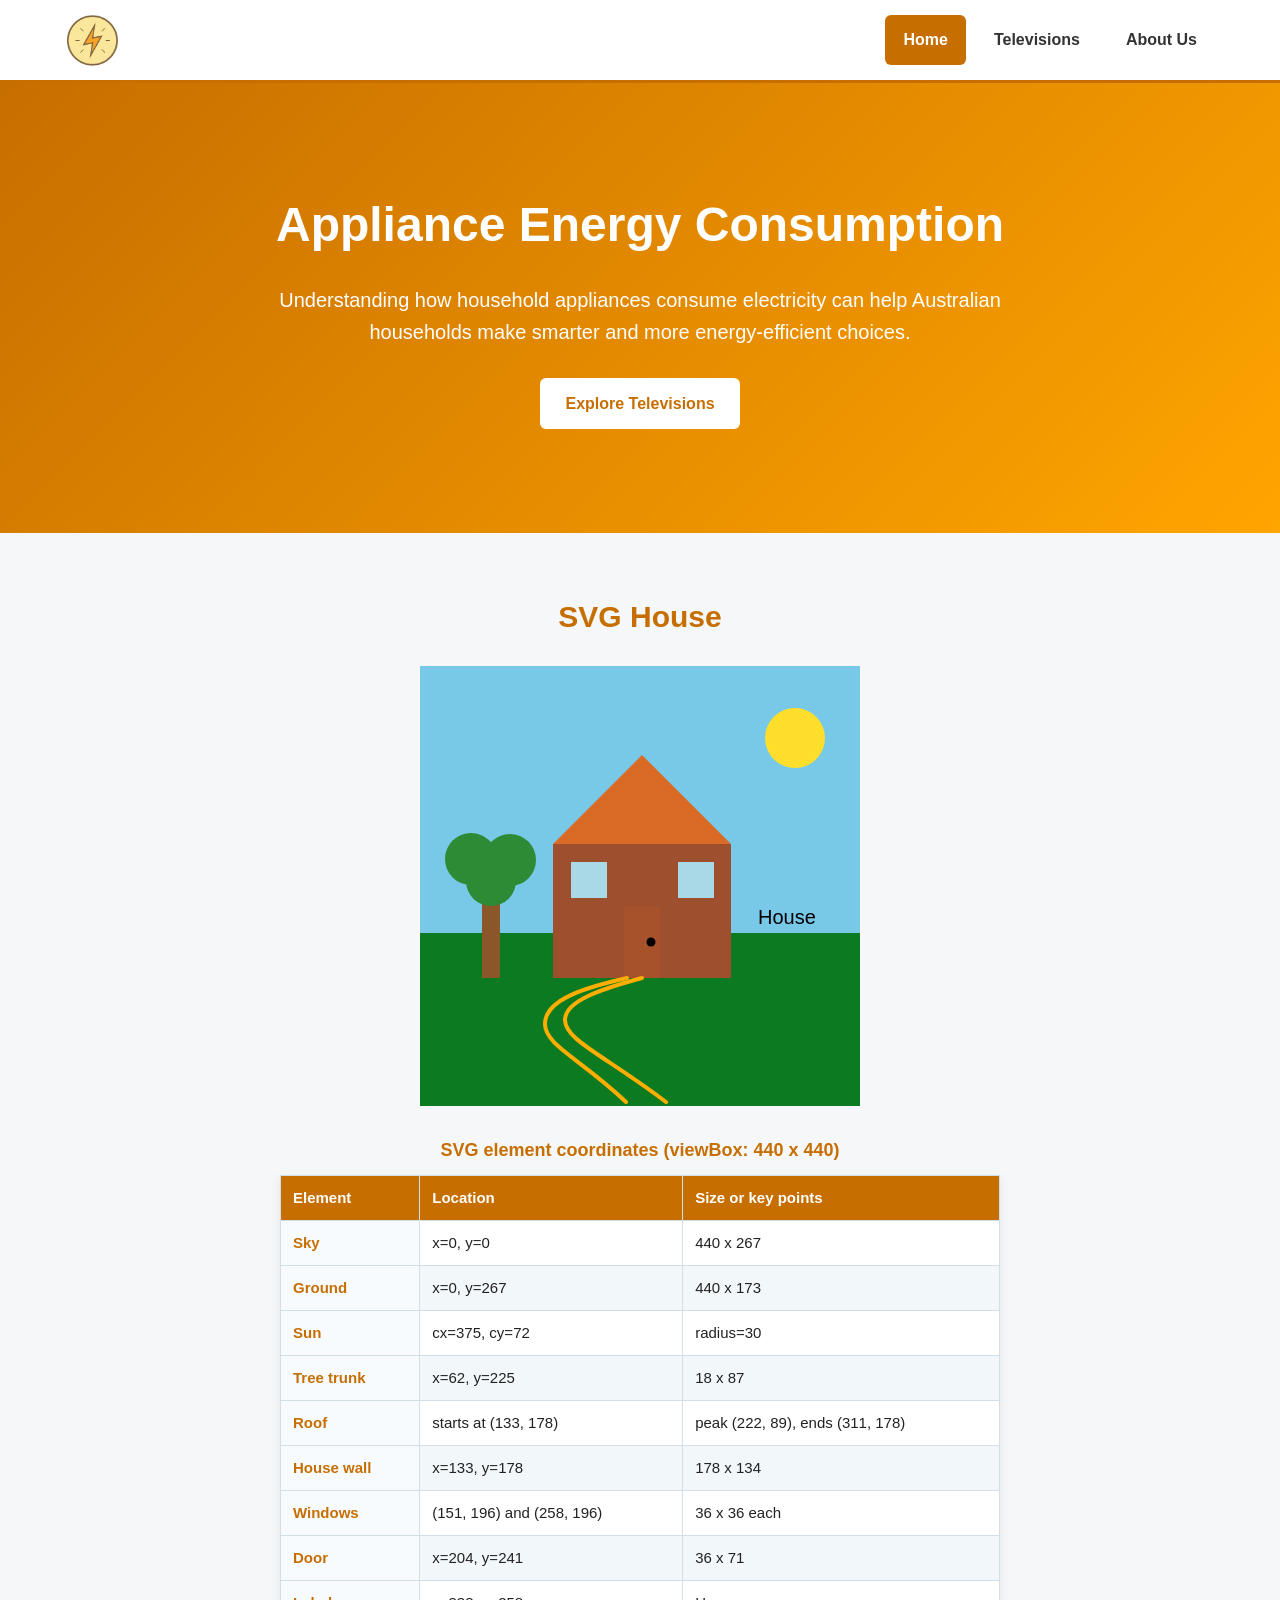
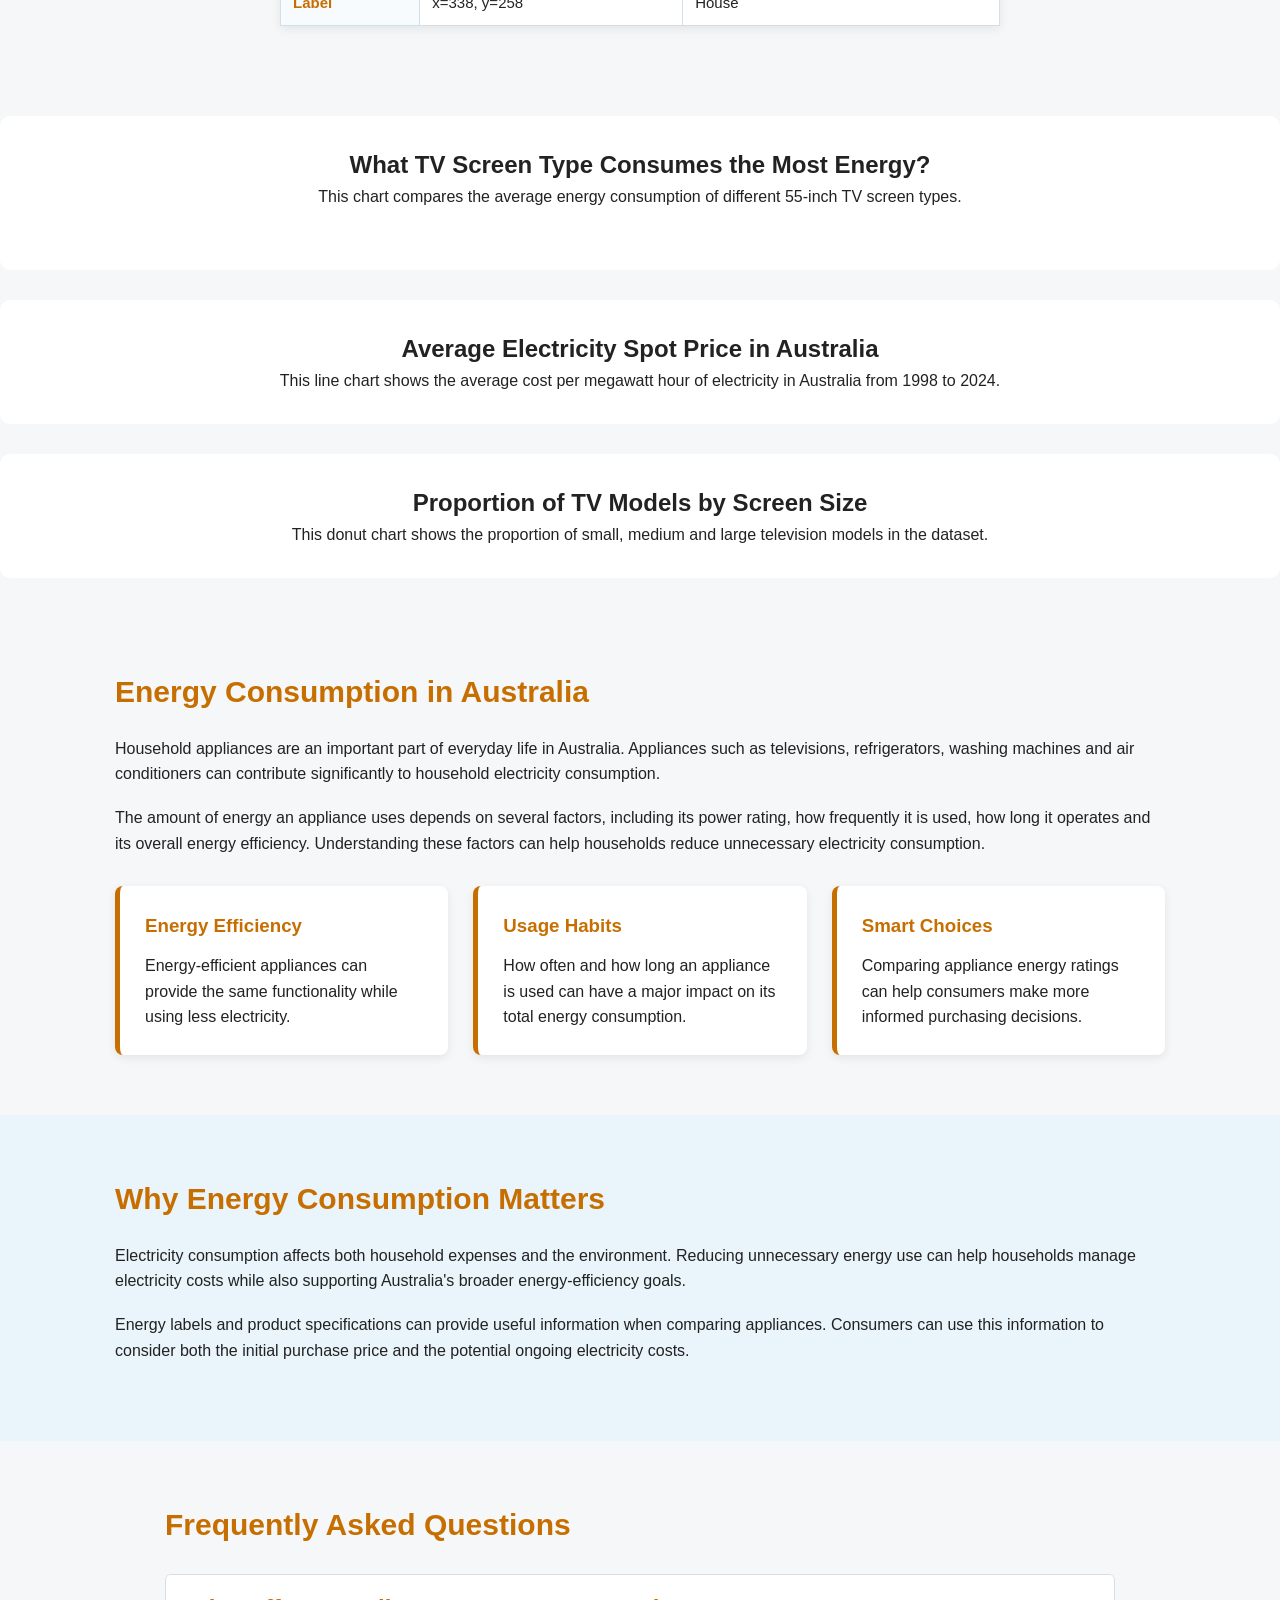
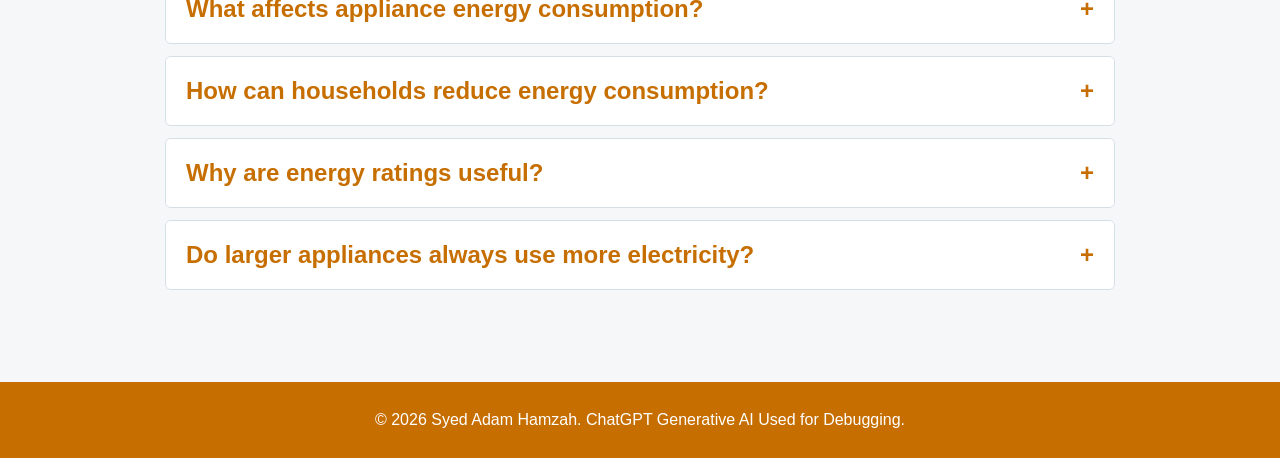
==== Exercise 5/index.html @ 3ed05aef "Exercise 4 and 5 Fixes" ====
<!DOCTYPE html>
<html lang="en">

<head>
    <meta charset="UTF-8">
    <meta name="viewport" content="width=device-width, initial-scale=1.0">

    <title>Appliance Energy Consumption - Home</title>

    <link rel="stylesheet" href="CSS/style.css">

    <script src="https://d3js.org/d3.v7.min.js"></script>
</head>

<body>

    <header>
        <nav class="navbar">
            <a href="index.html" class="logo-link">
                <img src="Images/PowerIcon.png" alt="Power Logo" class="logo">
            </a>

            <ul class="nav-links">
                <li>
                    <a href="index.html" class="active">Home</a>
                </li>

                <li>
                    <a href="televisions.html">Televisions</a>
                </li>

                <li>
                    <a href="about.html">About Us</a>
                </li>
            </ul>
        </nav>
    </header>

    <main>

        <section class="hero">
            <div class="hero-content">

                <h1>Appliance Energy Consumption</h1>

                <p>
                    Understanding how household appliances consume electricity
                    can help Australian households make smarter and more
                    energy-efficient choices.
                </p>

                <a href="televisions.html" class="button">
                    Explore Televisions
                </a>

            </div>
        </section>


        <section class="svg-section" aria-labelledby="house-title">

            <h2 id="house-title">SVG House</h2>

            <svg
                class="house-svg"
                viewBox="0 0 440 440"
                role="img"
                aria-labelledby="house-svg-title house-svg-description"
            >

                <title id="house-svg-title">
                    A simple house drawn with SVG
                </title>

                <desc id="house-svg-description">
                    A brown house with an orange roof, blue windows, a tree,
                    a yellow sun and a curved path.
                </desc>

                <rect
                    class="sky"
                    x="0"
                    y="0"
                    width="440"
                    height="267"
                />

                <rect
                    class="ground"
                    x="0"
                    y="267"
                    width="440"
                    height="173"
                />

                <circle
                    class="sun"
                    cx="375"
                    cy="72"
                    r="30"
                />

                <rect
                    class="tree-trunk"
                    x="62"
                    y="225"
                    width="18"
                    height="87"
                />

                <circle
                    class="tree-leaves tree-leaves-left"
                    cx="52"
                    cy="194"
                    r="26"
                />

                <circle
                    class="tree-leaves"
                    cx="90"
                    cy="194"
                    r="26"
                />

                <circle
                    class="tree-leaves tree-leaves-center"
                    cx="71"
                    cy="214"
                    r="25"
                />

                <path
                    class="roof"
                    d="M133 178 222 89l89 89Z"
                />

                <rect
                    class="house-wall"
                    x="133"
                    y="178"
                    width="178"
                    height="134"
                />

                <rect
                    class="window-frame"
                    x="151"
                    y="196"
                    width="36"
                    height="36"
                />

                <rect
                    class="window-frame"
                    x="258"
                    y="196"
                    width="36"
                    height="36"
                />

                <rect
                    class="door"
                    x="204"
                    y="241"
                    width="36"
                    height="71"
                />

                <circle
                    class="door-knob"
                    cx="231"
                    cy="276"
                    r="4.5"
                />

                <path
                    class="path"
                    d="M207 312C167 321 126 333 125 357c-1 22 35 35 81 79"
                />

                <path
                    class="path"
                    d="M222 312C181 323 145 335 145 354c0 20 39 35 101 82"
                />

                <text
                    class="house-label"
                    x="338"
                    y="258"
                >
                    House
                </text>

            </svg>


            <table class="coordinate-table">

                <caption>
                    SVG element coordinates (viewBox: 440 x 440)
                </caption>

                <thead>
                    <tr>
                        <th scope="col">Element</th>
                        <th scope="col">Location</th>
                        <th scope="col">Size or key points</th>
                    </tr>
                </thead>

                <tbody>

                    <tr>
                        <th scope="row">Sky</th>
                        <td>x=0, y=0</td>
                        <td>440 x 267</td>
                    </tr>

                    <tr>
                        <th scope="row">Ground</th>
                        <td>x=0, y=267</td>
                        <td>440 x 173</td>
                    </tr>

                    <tr>
                        <th scope="row">Sun</th>
                        <td>cx=375, cy=72</td>
                        <td>radius=30</td>
                    </tr>

                    <tr>
                        <th scope="row">Tree trunk</th>
                        <td>x=62, y=225</td>
                        <td>18 x 87</td>
                    </tr>

                    <tr>
                        <th scope="row">Roof</th>
                        <td>starts at (133, 178)</td>
                        <td>peak (222, 89), ends (311, 178)</td>
                    </tr>

                    <tr>
                        <th scope="row">House wall</th>
                        <td>x=133, y=178</td>
                        <td>178 x 134</td>
                    </tr>

                    <tr>
                        <th scope="row">Windows</th>
                        <td>(151, 196) and (258, 196)</td>
                        <td>36 x 36 each</td>
                    </tr>

                    <tr>
                        <th scope="row">Door</th>
                        <td>x=204, y=241</td>
                        <td>36 x 71</td>
                    </tr>

                    <tr>
                        <th scope="row">Label</th>
                        <td>x=338, y=258</td>
                        <td>House</td>
                    </tr>

                </tbody>

            </table>

        </section>


        <section
            class="chart-section"
            aria-labelledby="bar-chart-title"
        >

            <h2 id="bar-chart-title">
                What TV Screen Type Consumes the Most Energy?
            </h2>

            <p>
                This chart compares the average energy consumption of
                different 55-inch TV screen types.
            </p>

            <div
                id="bar-chart"
                class="responsive-svg-container"
                aria-label="Bar chart showing average energy consumption of different TV screen types"
            ></div>

        </section>

        <section class="chart-section" aria-labelledby="line-chart-title">
            <h2 id="line-chart-title">
                Average Electricity Spot Price in Australia
            </h2>

            <p>
                This line chart shows the average cost per megawatt
                hour of electricity in Australia from 1998 to 2024.
            </p>

            <div id="line-chart" class="responsive-svg-container"></div>
        </section>

        <section class="chart-section" aria-labelledby="donut-chart-title">
            <h2 id="donut-chart-title">
                Proportion of TV Models by Screen Size
            </h2>

            <p>
                This donut chart shows the proportion of small, medium
                and large television models in the dataset.
            </p>

            <div
                id="donut-chart"
                class="responsive-svg-container"
                role="img"
                aria-label="Donut chart showing the proportion of small, medium and large TV models">
            </div>
        </section>


        <section class="content-section">

            <h2>Energy Consumption in Australia</h2>

            <p>
                Household appliances are an important part of everyday life in
                Australia. Appliances such as televisions, refrigerators,
                washing machines and air conditioners can contribute
                significantly to household electricity consumption.
            </p>

            <p>
                The amount of energy an appliance uses depends on several
                factors, including its power rating, how frequently it is used,
                how long it operates and its overall energy efficiency.
                Understanding these factors can help households reduce
                unnecessary electricity consumption.
            </p>


            <div class="info-cards">

                <div class="info-card">

                    <h3>Energy Efficiency</h3>

                    <p>
                        Energy-efficient appliances can provide the same
                        functionality while using less electricity.
                    </p>

                </div>


                <div class="info-card">

                    <h3>Usage Habits</h3>

                    <p>
                        How often and how long an appliance is used can have a
                        major impact on its total energy consumption.
                    </p>

                </div>


                <div class="info-card">

                    <h3>Smart Choices</h3>

                    <p>
                        Comparing appliance energy ratings can help consumers
                        make more informed purchasing decisions.
                    </p>

                </div>

            </div>

        </section>


        <section class="content-section alternate-section">

            <h2>Why Energy Consumption Matters</h2>

            <p>
                Electricity consumption affects both household expenses and
                the environment. Reducing unnecessary energy use can help
                households manage electricity costs while also supporting
                Australia's broader energy-efficiency goals.
            </p>

            <p>
                Energy labels and product specifications can provide useful
                information when comparing appliances. Consumers can use this
                information to consider both the initial purchase price and
                the potential ongoing electricity costs.
            </p>

        </section>


        <section class="faq-section">

            <h2>Frequently Asked Questions</h2>


            <div class="faq-item">

                <button
                    type="button"
                    class="faq-question"
                    aria-expanded="false"
                    aria-controls="faq-answer-1"
                >
                    <span>What affects appliance energy consumption?</span>
                    <span aria-hidden="true">+</span>
                </button>

                <div
                    class="faq-answer"
                    id="faq-answer-1"
                >

                    <p>
                        Appliance energy consumption can be affected by the
                        appliance's power rating, how frequently it is used,
                        how long it operates and its energy efficiency.
                    </p>

                </div>

            </div>


            <div class="faq-item">

                <button
                    type="button"
                    class="faq-question"
                    aria-expanded="false"
                    aria-controls="faq-answer-2"
                >
                    <span>How can households reduce energy consumption?</span>
                    <span aria-hidden="true">+</span>
                </button>

                <div
                    class="faq-answer"
                    id="faq-answer-2"
                >

                    <p>
                        Households can reduce energy consumption by choosing
                        efficient appliances, switching appliances off when
                        they are not needed and reducing unnecessary usage.
                    </p>

                </div>

            </div>


            <div class="faq-item">

                <button
                    type="button"
                    class="faq-question"
                    aria-expanded="false"
                    aria-controls="faq-answer-3"
                >
                    <span>Why are energy ratings useful?</span>
                    <span aria-hidden="true">+</span>
                </button>

                <div
                    class="faq-answer"
                    id="faq-answer-3"
                >

                    <p>
                        Energy ratings provide consumers with information that
                        can help them compare the expected efficiency of
                        different appliances before making a purchase.
                    </p>

                </div>

            </div>


            <div class="faq-item">

                <button
                    type="button"
                    class="faq-question"
                    aria-expanded="false"
                    aria-controls="faq-answer-4"
                >
                    <span>Do larger appliances always use more electricity?</span>
                    <span aria-hidden="true">+</span>
                </button>

                <div
                    class="faq-answer"
                    id="faq-answer-4"
                >

                    <p>
                        Not necessarily. Energy consumption depends on the
                        appliance's efficiency, power rating and usage patterns,
                        rather than size alone.
                    </p>

                </div>

            </div>

        </section>

    </main>


    <footer>

        <p>
            &copy;
            <span id="current-year"></span>
            Syed Adam Hamzah.
            ChatGPT Generative AI Used for Debugging.
        </p>

    </footer>


    <script src="JS/script.js"></script>
    <script src="JS/bar-chart.js"></script>
    <script src="JS/line-chart.js"></script>
    <script src="JS/donut-chart.js"></script>

</body>

</html>
---- Exercise 5/CSS/style.css ----
* {
    margin: 0;
    padding: 0;
    box-sizing: border-box;
}

html {
    scroll-behavior: smooth;
}

body {
    font-family: Arial, Helvetica, sans-serif;
    background-color: #f5f7f8;
    color: #222222;
    line-height: 1.6;
    min-height: 100vh;
    display: flex;
    flex-direction: column;
}

header {
    background-color: #ffffff;
    border-bottom: 3px solid #C76E00;
    position: sticky;
    top: 0;
    z-index: 1000;
}

.navbar {
    max-width: 1200px;
    margin: 0 auto;
    min-height: 80px;
    padding: 10px 25px;
    display: flex;
    align-items: center;
    justify-content: space-between;
}

.logo-link {
    display: flex;
    align-items: center;
    text-decoration: none;
    transition: transform 0.3s ease;
}

.logo-link:hover {
    transform: scale(1.08);
}

.logo {
    width: 55px;
    height: 55px;
    object-fit: contain;
}

.nav-links {
    list-style: none;
    display: flex;
    align-items: center;
    gap: 10px;
}

.nav-links li {
    display: inline-block;
}

.nav-links a {
    display: block;
    color: #333333;
    text-decoration: none;
    font-weight: bold;
    padding: 12px 18px;
    border-radius: 6px;
    transition: all 0.3s ease;
}

.nav-links a:hover {
    background-color: #C76E00;
    color: #ffffff;
}

.nav-links a.active {
    background-color: #C76E00;
    color: #ffffff;
}

main {
    flex: 1;
}

.hero {
    min-height: 450px;
    background: linear-gradient(
        135deg,
        #C76E00,
        #FFA500
    );
    display: flex;
    align-items: center;
    justify-content: center;
    text-align: center;
    padding: 60px 25px;
    color: #ffffff;
}

.hero-content {
    max-width: 800px;
}

.hero h1 {
    font-size: 48px;
    margin-bottom: 20px;
}

.hero p {
    font-size: 20px;
    margin-bottom: 30px;
}

.button {
    display: inline-block;
    background-color: #ffffff;
    color: #C76E00;
    text-decoration: none;
    padding: 13px 25px;
    border-radius: 6px;
    font-weight: bold;
    transition: all 0.3s ease;
}

.button:hover {
    background-color: #e8f4fc;
    transform: translateY(-2px);
}

.svg-section {
    max-width: 1100px;
    margin: 0 auto;
    padding: 60px 25px;
    text-align: center;
}

.svg-section h2 {
    color: #C76E00;
    font-size: 30px;
    margin-bottom: 25px;
}

.house-svg {
    display: block;
    width: 100%;
    max-width: 440px;
    height: auto;
    margin: 0 auto;
    background-color: #78c8e8;
}

.sky {
    fill: #78c8e8;
}

.sun {
    fill: #ffdf2b;
}

.ground {
    fill: #0b7a20;
}

.house-wall {
    fill: #9e4f2d;
}

.roof {
    fill: #d96b27;
}

.window-frame {
    fill: #a9d9e7;
}

.door {
    fill: #a8522b;
}

.door-knob {
    fill: #000000;
}

.tree-trunk {
    fill: #8b572a;
}

.tree-leaves {
    fill: #2d8b35;
}

.tree-leaves-left {
    transform: translate(-1px, -1px);
}

.tree-leaves-center {
    transform: translate(0, 1px);
}

.path {
    fill: none;
    stroke: #ffad00;
    stroke-width: 4;
    stroke-linecap: round;
}

.house-label {
    fill: #000000;
    font-family: Arial, Helvetica, sans-serif;
    font-size: 20px;
}

.coordinate-table {
    width: 100%;
    max-width: 720px;
    margin: 30px auto 0;
    border-collapse: collapse;
    background-color: #ffffff;
    text-align: left;
    font-size: 15px;
}

.coordinate-table caption {
    margin-bottom: 10px;
    color: #C76E00;
    font-size: 18px;
    font-weight: bold;
}

.coordinate-table th,
.coordinate-table td {
    padding: 10px 12px;
    border: 1px solid #d3dfe7;
}

.coordinate-table thead th {
    background-color: #C76E00;
    color: #ffffff;
}

.coordinate-table tbody th {
    color: #C76E00;
    background-color: #f8fbfd;
}

.coordinate-table tbody tr:nth-child(even) td {
    background-color: #f2f7fa;
}

.page-header {
    background: linear-gradient(
        135deg,
        #C76E00,
        #FFA500
    );
    color: #ffffff;
    text-align: center;
    padding: 70px 25px;
}

.page-header h1 {
    font-size: 42px;
    margin-bottom: 10px;
}

.page-header p {
    font-size: 18px;
}

.content-section {
    max-width: 1100px;
    margin: 0 auto;
    padding: 60px 25px;
}

.content-section h2 {
    color: #C76E00;
    font-size: 30px;
    margin-bottom: 20px;
}

.content-section p {
    margin-bottom: 18px;
}

.alternate-section {
    max-width: none;
    padding-left: max(25px, calc((100% - 1050px) / 2));
    padding-right: max(25px, calc((100% - 1050px) / 2));
    background-color: #eaf4fb;
}

.info-cards {
    display: grid;
    grid-template-columns: repeat(3, 1fr);
    gap: 25px;
    margin-top: 30px;
}

.info-card {
    background-color: #ffffff;
    border-radius: 8px;
    padding: 25px;
    border-left: 5px solid #C76E00;
    box-shadow: 0 3px 10px rgba(0, 0, 0, 0.08);
    transition: transform 0.3s ease, box-shadow 0.3s ease;
}

.info-card:hover {
    transform: translateY(-5px);
    box-shadow: 0 7px 18px rgba(0, 0, 0, 0.12);
}

.info-card h3 {
    color: #C76E00;
    margin-bottom: 12px;
}

.info-card p {
    margin-bottom: 0;
}

.faq-section {
    max-width: 1000px;
    margin: 0 auto;
    padding: 60px 25px 80px;
}

.faq-section h2 {
    color: #C76E00;
    font-size: 30px;
    margin-bottom: 25px;
}

.faq-item {
    margin-bottom: 12px;
    border: 1px solid #d3dfe7;
    border-radius: 6px;
    overflow: hidden;
    background-color: #ffffff;
}

.faq-question {
    width: 100%;
    border: none;
    background-color: #ffffff;
    color: #222222;
    padding: 20px;
    text-align: left;
    font-size: 17px;
    font-weight: bold;
    cursor: pointer;
    display: flex;
    justify-content: space-between;
    align-items: center;
    transition: background-color 0.3s ease, color 0.3s ease;
}

.faq-question:hover {
    background-color: #eaf4fb;
    color: #C76E00;
}

.faq-question span {
    font-size: 24px;
    color: #C76E00;
    transition: transform 0.3s ease;
}

.faq-question.open span {
    transform: rotate(45deg);
}

.faq-answer {
    display: none;
    padding: 0 20px 20px;
    background-color: #ffffff;
}

.faq-answer p {
    margin: 0;
}

.table-container {
    overflow-x: auto;
    margin-top: 25px;
}

table {
    width: 100%;
    border-collapse: collapse;
    background-color: #ffffff;
    box-shadow: 0 3px 10px rgba(0, 0, 0, 0.08);
}

th {
    background-color: #C76E00;
    color: #ffffff;
    padding: 15px;
    text-align: left;
}

td {
    padding: 15px;
    border-bottom: 1px solid #dddddd;
}

tr:nth-child(even) {
    background-color: #f2f7fa;
}

tr:hover {
    background-color: #eaf4fb;
}

.tips-list {
    margin-top: 20px;
    padding-left: 25px;
}

.tips-list li {
    margin-bottom: 12px;
}

.contact-section {
    margin-bottom: 40px;
}

.chart-section {
    background-color: #ffffff;
    padding: 30px;
    margin-top: 30px;
    margin-bottom: 30px;
    border-radius: 10px;
}

.chart-section h2 {
    text-align: center;
}

.chart-section > p {
    text-align: center;
}

#bar-chart {
    width: 100%;
    overflow-x: auto;
    margin-top: 30px;
}

.responsive-svg-container {
    display: block;
    width: 100%;
    max-width: 900px;
    height: auto;
    margin: 0 auto;
}

.bar {
    fill: steelblue;
}

.bar:hover {
    fill: orange;
}

.axis text {
    font-size: 14px;
}

.axis-label {
    font-size: 15px;
    font-weight: bold;
}

.bar-label {
    font-size: 14px;
    font-weight: bold;
}

footer {
    background-color: #C76E00;
    color: #ffffff;
    text-align: center;
    padding: 25px;
    margin-top: auto;
}

footer p {
    margin: 0;
}

@media (max-width: 768px) {
    .navbar {
        flex-direction: column;
        padding: 15px;
        gap: 10px;
    }

    .nav-links {
        flex-wrap: wrap;
        justify-content: center;
    }

    .nav-links a {
        padding: 10px 12px;
        font-size: 14px;
    }

    .hero {
        min-height: 400px;
    }

    .hero h1 {
        font-size: 36px;
    }

    .hero p {
        font-size: 18px;
    }

    .page-header h1 {
        font-size: 34px;
    }

    .info-cards {
        grid-template-columns: 1fr;
    }

    .content-section {
        padding: 45px 20px;
    }

    .alternate-section {
        padding-left: 20px;
        padding-right: 20px;
    }

    .faq-section {
        padding-left: 20px;
        padding-right: 20px;
    }
}

@media (max-width: 480px) {
    .logo {
        width: 48px;
        height: 48px;
    }

    .nav-links {
        gap: 4px;
    }

    .nav-links a {
        padding: 8px 9px;
        font-size: 13px;
    }

    .hero h1 {
        font-size: 30px;
    }

    .hero p {
        font-size: 16px;
    }

    .page-header {
        padding: 50px 20px;
    }

    .page-header h1 {
        font-size: 29px;
    }

    .content-section h2,
    .faq-section h2 {
        font-size: 26px;
    }

    th,
    td {
        padding: 10px;
        font-size: 14px;
    }

    .chart-section {
        padding: 20px;
    }

    .chart-section {
    background-color: #ffffff;
    padding: 30px;
    margin-top: 30px;
    margin-bottom: 30px;
    border-radius: 10px;
}

.chart-section h2 {
    text-align: center;
    color: #C76E00;
    margin-bottom: 10px;
}

.chart-section > p {
    text-align: center;
    margin-bottom: 20px;
}

#bar-chart,
#line-chart {
    width: 100%;
    overflow-x: auto;
    margin-top: 30px;
}

#bar-chart svg,
#line-chart svg {
    display: block;
    width: 100%;
    max-width: 900px;
    height: auto;
    margin: 0 auto;
}

.bar {
    fill: steelblue;
}

.bar:hover {
    fill: orange;
}

.x-axis text,
.y-axis text {
    font-size: 14px;
}

.axis-label {
    font-size: 15px;
    font-weight: bold;
    fill: #222222;
}

.bar-label {
    font-size: 14px;
    font-weight: bold;
    fill: #222222;
}

.data-point {
    fill: steelblue;
}

.data-point:hover {
    fill: orange;
}

.line {
    fill: none;
    stroke: steelblue;
    stroke-width: 3px;
}

.x-axis path,
.x-axis line,
.y-axis path,
.y-axis line {
    stroke: #555555;
}

#donut-chart {
    width: 100%;
    max-width: 700px;
    margin: 20px auto;
    text-align: center;
}

#donut-chart svg {
    display: block;
    width: 100%;
    height: auto;
    overflow: visible;
}

#donut-chart .arc path {
    transition: opacity 0.2s ease;
}

#donut-chart .arc:hover path {
    opacity: 0.8;
}

#donut-chart text {
    font-family: Arial, sans-serif;
}

@media (max-width: 600px) {
    #donut-chart {
        max-width: 100%;
    }

    #donut-chart .arc text {
        font-size: 10px;
    }
}
}
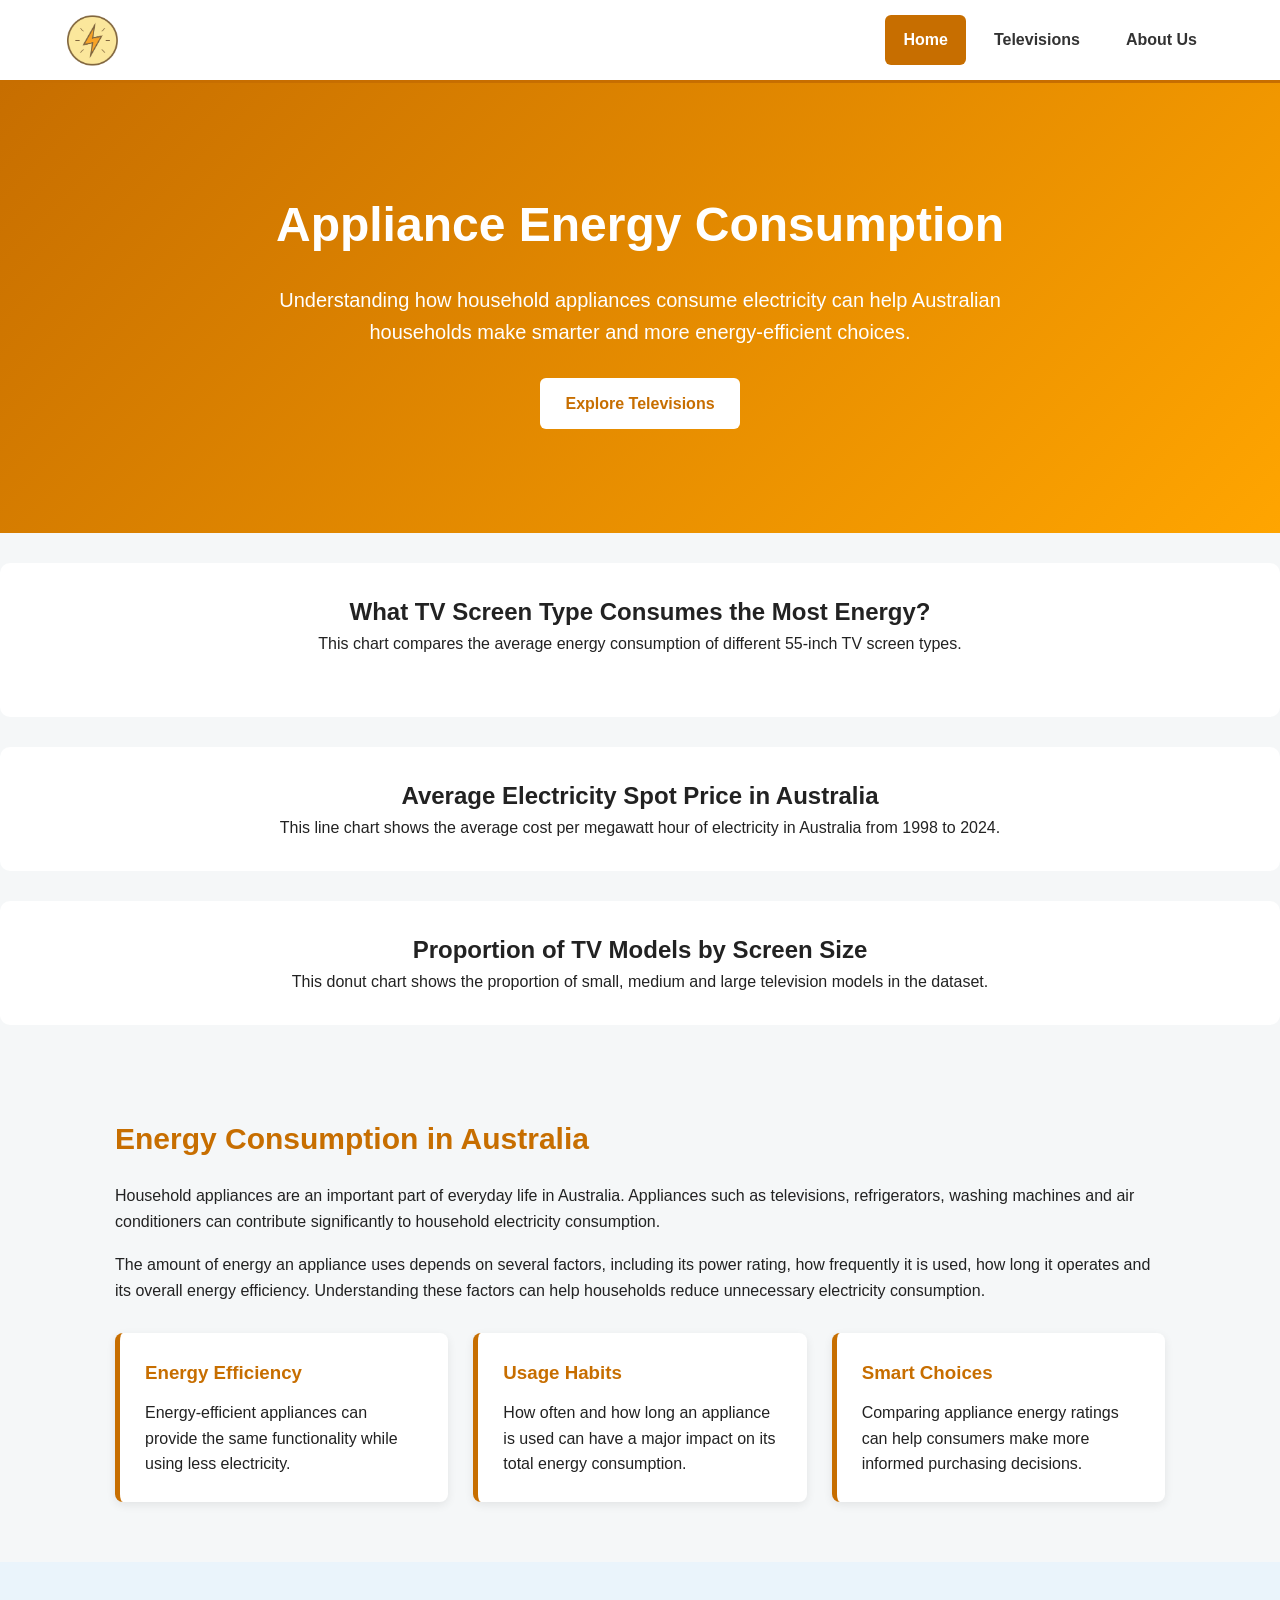
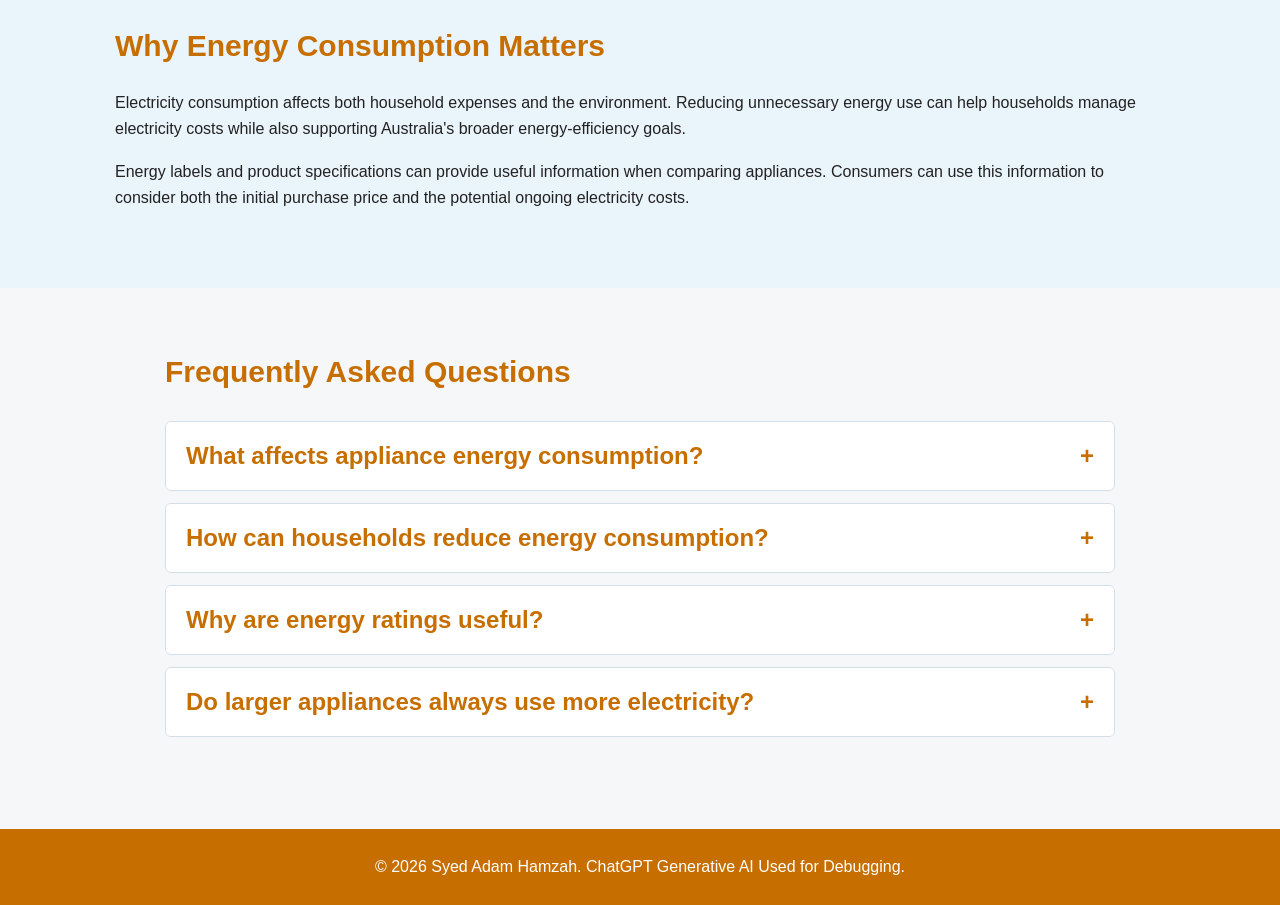
==== commit 982151f0: "Exercise 5 Fixes" ====
--- a/Exercise 5/index.html
+++ b/Exercise 5/index.html
@@ -17,11 +17,13 @@
 
     <header>
         <nav class="navbar">
+
             <a href="index.html" class="logo-link">
                 <img src="Images/PowerIcon.png" alt="Power Logo" class="logo">
             </a>
 
             <ul class="nav-links">
+
                 <li>
                     <a href="index.html" class="active">Home</a>
                 </li>
@@ -33,6 +35,7 @@
                 <li>
                     <a href="about.html">About Us</a>
                 </li>
+
             </ul>
         </nav>
     </header>
@@ -40,6 +43,7 @@
     <main>
 
         <section class="hero">
+
             <div class="hero-content">
 
                 <h1>Appliance Energy Consumption</h1>
@@ -55,219 +59,6 @@
                 </a>
 
             </div>
-        </section>
-
-
-        <section class="svg-section" aria-labelledby="house-title">
-
-            <h2 id="house-title">SVG House</h2>
-
-            <svg
-                class="house-svg"
-                viewBox="0 0 440 440"
-                role="img"
-                aria-labelledby="house-svg-title house-svg-description"
-            >
-
-                <title id="house-svg-title">
-                    A simple house drawn with SVG
-                </title>
-
-                <desc id="house-svg-description">
-                    A brown house with an orange roof, blue windows, a tree,
-                    a yellow sun and a curved path.
-                </desc>
-
-                <rect
-                    class="sky"
-                    x="0"
-                    y="0"
-                    width="440"
-                    height="267"
-                />
-
-                <rect
-                    class="ground"
-                    x="0"
-                    y="267"
-                    width="440"
-                    height="173"
-                />
-
-                <circle
-                    class="sun"
-                    cx="375"
-                    cy="72"
-                    r="30"
-                />
-
-                <rect
-                    class="tree-trunk"
-                    x="62"
-                    y="225"
-                    width="18"
-                    height="87"
-                />
-
-                <circle
-                    class="tree-leaves tree-leaves-left"
-                    cx="52"
-                    cy="194"
-                    r="26"
-                />
-
-                <circle
-                    class="tree-leaves"
-                    cx="90"
-                    cy="194"
-                    r="26"
-                />
-
-                <circle
-                    class="tree-leaves tree-leaves-center"
-                    cx="71"
-                    cy="214"
-                    r="25"
-                />
-
-                <path
-                    class="roof"
-                    d="M133 178 222 89l89 89Z"
-                />
-
-                <rect
-                    class="house-wall"
-                    x="133"
-                    y="178"
-                    width="178"
-                    height="134"
-                />
-
-                <rect
-                    class="window-frame"
-                    x="151"
-                    y="196"
-                    width="36"
-                    height="36"
-                />
-
-                <rect
-                    class="window-frame"
-                    x="258"
-                    y="196"
-                    width="36"
-                    height="36"
-                />
-
-                <rect
-                    class="door"
-                    x="204"
-                    y="241"
-                    width="36"
-                    height="71"
-                />
-
-                <circle
-                    class="door-knob"
-                    cx="231"
-                    cy="276"
-                    r="4.5"
-                />
-
-                <path
-                    class="path"
-                    d="M207 312C167 321 126 333 125 357c-1 22 35 35 81 79"
-                />
-
-                <path
-                    class="path"
-                    d="M222 312C181 323 145 335 145 354c0 20 39 35 101 82"
-                />
-
-                <text
-                    class="house-label"
-                    x="338"
-                    y="258"
-                >
-                    House
-                </text>
-
-            </svg>
-
-
-            <table class="coordinate-table">
-
-                <caption>
-                    SVG element coordinates (viewBox: 440 x 440)
-                </caption>
-
-                <thead>
-                    <tr>
-                        <th scope="col">Element</th>
-                        <th scope="col">Location</th>
-                        <th scope="col">Size or key points</th>
-                    </tr>
-                </thead>
-
-                <tbody>
-
-                    <tr>
-                        <th scope="row">Sky</th>
-                        <td>x=0, y=0</td>
-                        <td>440 x 267</td>
-                    </tr>
-
-                    <tr>
-                        <th scope="row">Ground</th>
-                        <td>x=0, y=267</td>
-                        <td>440 x 173</td>
-                    </tr>
-
-                    <tr>
-                        <th scope="row">Sun</th>
-                        <td>cx=375, cy=72</td>
-                        <td>radius=30</td>
-                    </tr>
-
-                    <tr>
-                        <th scope="row">Tree trunk</th>
-                        <td>x=62, y=225</td>
-                        <td>18 x 87</td>
-                    </tr>
-
-                    <tr>
-                        <th scope="row">Roof</th>
-                        <td>starts at (133, 178)</td>
-                        <td>peak (222, 89), ends (311, 178)</td>
-                    </tr>
-
-                    <tr>
-                        <th scope="row">House wall</th>
-                        <td>x=133, y=178</td>
-                        <td>178 x 134</td>
-                    </tr>
-
-                    <tr>
-                        <th scope="row">Windows</th>
-                        <td>(151, 196) and (258, 196)</td>
-                        <td>36 x 36 each</td>
-                    </tr>
-
-                    <tr>
-                        <th scope="row">Door</th>
-                        <td>x=204, y=241</td>
-                        <td>36 x 71</td>
-                    </tr>
-
-                    <tr>
-                        <th scope="row">Label</th>
-                        <td>x=338, y=258</td>
-                        <td>House</td>
-                    </tr>
-
-                </tbody>
-
-            </table>
 
         </section>
 
@@ -294,7 +85,12 @@
 
         </section>
 
-        <section class="chart-section" aria-labelledby="line-chart-title">
+
+        <section
+            class="chart-section"
+            aria-labelledby="line-chart-title"
+        >
+
             <h2 id="line-chart-title">
                 Average Electricity Spot Price in Australia
             </h2>
@@ -304,10 +100,19 @@
                 hour of electricity in Australia from 1998 to 2024.
             </p>
 
-            <div id="line-chart" class="responsive-svg-container"></div>
-        </section>
-
-        <section class="chart-section" aria-labelledby="donut-chart-title">
+            <div
+                id="line-chart"
+                class="responsive-svg-container"
+            ></div>
+
+        </section>
+
+
+        <section
+            class="chart-section"
+            aria-labelledby="donut-chart-title"
+        >
+
             <h2 id="donut-chart-title">
                 Proportion of TV Models by Screen Size
             </h2>
@@ -321,8 +126,9 @@
                 id="donut-chart"
                 class="responsive-svg-container"
                 role="img"
-                aria-label="Donut chart showing the proportion of small, medium and large TV models">
-            </div>
+                aria-label="Donut chart showing the proportion of small, medium and large TV models"
+            ></div>
+
         </section>
 
 
